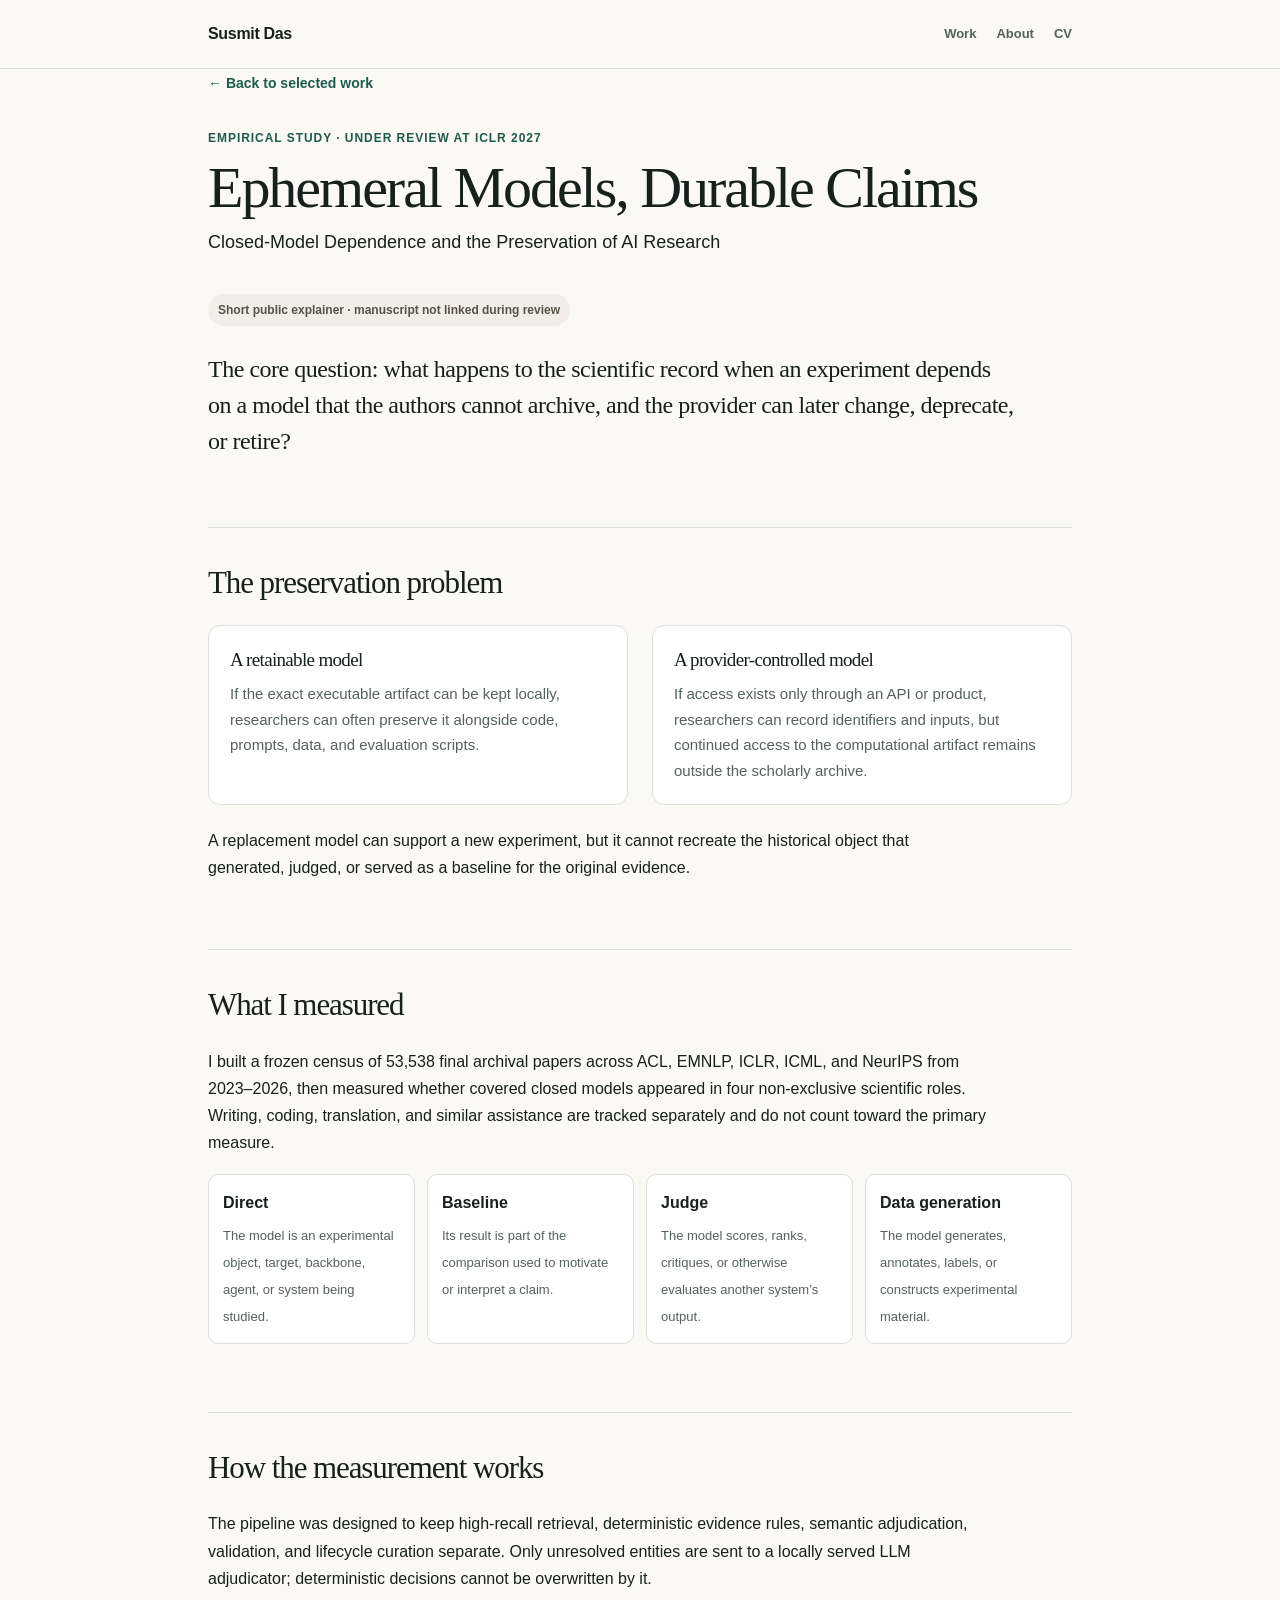
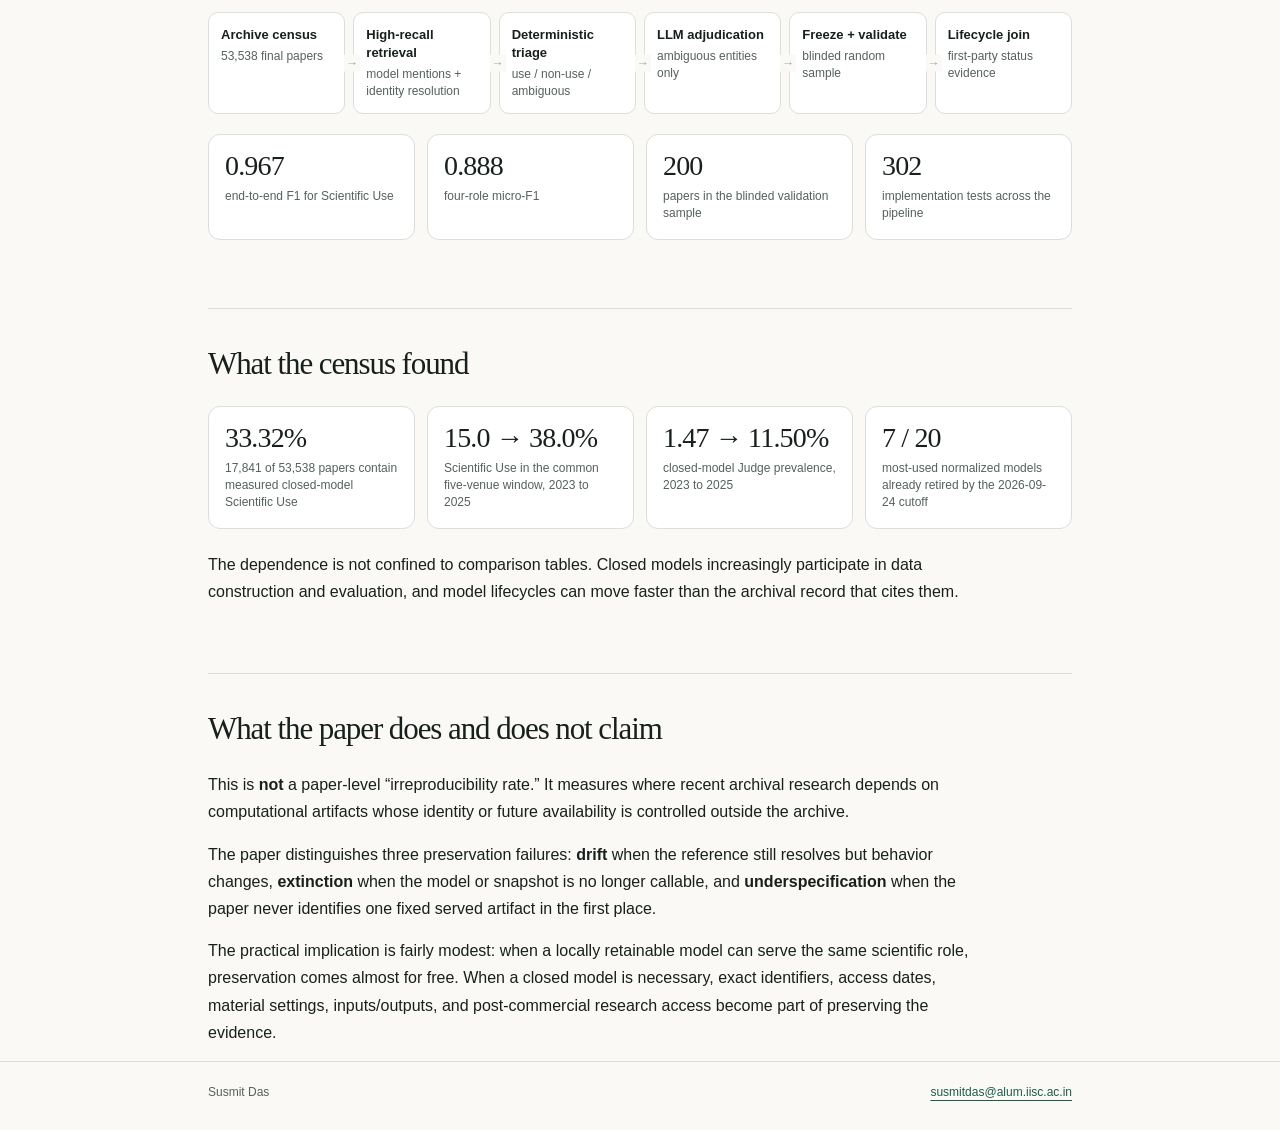
==== ephemeral-models.html @ e3ed6325 "Initial Push" ====
<!doctype html>
<html lang="en">
<head>
  <meta charset="utf-8">
  <meta name="viewport" content="width=device-width, initial-scale=1">
  <meta name="theme-color" content="#faf9f6">
  <meta name="description" content="A short explanation of Ephemeral Models, Durable Claims, an empirical study of closed-model dependence and preservation in AI research.">
  <meta property="og:type" content="article">
  <meta property="og:title" content="Ephemeral Models, Durable Claims — Susmit Das">
  <meta property="og:description" content="How much of the AI research record depends on computational artifacts that researchers cannot preserve?">
  <title>Ephemeral Models, Durable Claims — Susmit Das</title>
  <link rel="icon" type="image/svg+xml" href="favicon.svg">
  <link rel="stylesheet" href="styles.css">
</head>
<body>
<header class="site-head">
  <div class="shell head-inner">
    <a class="brand" href="index.html">Susmit Das</a>
    <nav aria-label="Main navigation"><a href="index.html#work">Work</a><a href="index.html#about">About</a><a href="cv.pdf">CV</a></nav>
  </div>
</header>
<main class="shell">
  <a class="back" href="index.html#work">← Back to selected work</a>
  <div class="project-hero" style="margin-top:32px">
    <div class="kicker">Empirical study · under review at ICLR 2027</div>
    <h1>Ephemeral Models, Durable Claims</h1>
    <p class="sub" style="font-size:18px;margin-top:8px">Closed-Model Dependence and the Preservation of AI Research</p>
    <span class="project-status">Short public explainer · manuscript not linked during review</span>
    <p class="one-line">The core question: what happens to the scientific record when an experiment depends on a model that the authors cannot archive, and the provider can later change, deprecate, or retire?</p>
  </div>

  <section aria-labelledby="problem-heading">
    <h2 id="problem-heading">The preservation problem</h2>
    <div class="split">
      <div class="callout"><h3>A retainable model</h3><p>If the exact executable artifact can be kept locally, researchers can often preserve it alongside code, prompts, data, and evaluation scripts.</p></div>
      <div class="callout"><h3>A provider-controlled model</h3><p>If access exists only through an API or product, researchers can record identifiers and inputs, but continued access to the computational artifact remains outside the scholarly archive.</p></div>
    </div>
    <div class="prose" style="margin-top:22px"><p>A replacement model can support a new experiment, but it cannot recreate the historical object that generated, judged, or served as a baseline for the original evidence.</p></div>
  </section>

  <section aria-labelledby="measure-heading">
    <h2 id="measure-heading">What I measured</h2>
    <div class="prose"><p>I built a frozen census of 53,538 final archival papers across ACL, EMNLP, ICLR, ICML, and NeurIPS from 2023–2026, then measured whether covered closed models appeared in four non-exclusive scientific roles. Writing, coding, translation, and similar assistance are tracked separately and do not count toward the primary measure.</p></div>
    <div class="roles">
      <div class="role"><strong>Direct</strong><span>The model is an experimental object, target, backbone, agent, or system being studied.</span></div>
      <div class="role"><strong>Baseline</strong><span>Its result is part of the comparison used to motivate or interpret a claim.</span></div>
      <div class="role"><strong>Judge</strong><span>The model scores, ranks, critiques, or otherwise evaluates another system’s output.</span></div>
      <div class="role"><strong>Data generation</strong><span>The model generates, annotates, labels, or constructs experimental material.</span></div>
    </div>
  </section>

  <section aria-labelledby="pipeline-heading">
    <h2 id="pipeline-heading">How the measurement works</h2>
    <div class="prose"><p>The pipeline was designed to keep high-recall retrieval, deterministic evidence rules, semantic adjudication, validation, and lifecycle curation separate. Only unresolved entities are sent to a locally served LLM adjudicator; deterministic decisions cannot be overwritten by it.</p></div>
    <div class="flow" aria-label="Measurement pipeline">
      <div class="flow-step"><strong>Archive census</strong>53,538 final papers</div>
      <div class="flow-step"><strong>High-recall retrieval</strong>model mentions + identity resolution</div>
      <div class="flow-step"><strong>Deterministic triage</strong>use / non-use / ambiguous</div>
      <div class="flow-step"><strong>LLM adjudication</strong>ambiguous entities only</div>
      <div class="flow-step"><strong>Freeze + validate</strong>blinded random sample</div>
      <div class="flow-step"><strong>Lifecycle join</strong>first-party status evidence</div>
    </div>
    <div class="stat-grid">
      <div class="stat"><strong>0.967</strong><span>end-to-end F1 for Scientific Use</span></div>
      <div class="stat"><strong>0.888</strong><span>four-role micro-F1</span></div>
      <div class="stat"><strong>200</strong><span>papers in the blinded validation sample</span></div>
      <div class="stat"><strong>302</strong><span>implementation tests across the pipeline</span></div>
    </div>
  </section>

  <section aria-labelledby="findings-heading">
    <h2 id="findings-heading">What the census found</h2>
    <div class="stat-grid">
      <div class="stat"><strong>33.32%</strong><span>17,841 of 53,538 papers contain measured closed-model Scientific Use</span></div>
      <div class="stat"><strong>15.0 → 38.0%</strong><span>Scientific Use in the common five-venue window, 2023 to 2025</span></div>
      <div class="stat"><strong>1.47 → 11.50%</strong><span>closed-model Judge prevalence, 2023 to 2025</span></div>
      <div class="stat"><strong>7 / 20</strong><span>most-used normalized models already retired by the 2026-09-24 cutoff</span></div>
    </div>
    <div class="prose" style="margin-top:22px"><p>The dependence is not confined to comparison tables. Closed models increasingly participate in data construction and evaluation, and model lifecycles can move faster than the archival record that cites them.</p></div>
  </section>

  <section aria-labelledby="claim-heading">
    <h2 id="claim-heading">What the paper does and does not claim</h2>
    <div class="prose">
      <p>This is <strong>not</strong> a paper-level “irreproducibility rate.” It measures where recent archival research depends on computational artifacts whose identity or future availability is controlled outside the archive.</p>
      <p>The paper distinguishes three preservation failures: <strong>drift</strong> when the reference still resolves but behavior changes, <strong>extinction</strong> when the model or snapshot is no longer callable, and <strong>underspecification</strong> when the paper never identifies one fixed served artifact in the first place.</p>
      <p>The practical implication is fairly modest: when a locally retainable model can serve the same scientific role, preservation comes almost for free. When a closed model is necessary, exact identifiers, access dates, material settings, inputs/outputs, and post-commercial research access become part of preserving the evidence.</p>
    </div>
  </section>
</main>
<footer class="site-foot"><div class="shell foot-inner"><span>Susmit Das</span><span><a href="mailto:susmitdas@alum.iisc.ac.in">susmitdas@alum.iisc.ac.in</a></span></div></footer>
</body>
</html>
---- styles.css ----
:root{
  --bg:#faf9f6;
  --paper:#ffffff;
  --ink:#18201d;
  --muted:#56615b;
  --accent:#1f5b4d;
  --accent-soft:#eaf2ee;
  --rule:#d9dfdb;
  --warm:#f2eee7;
  --max:920px;
}
*{box-sizing:border-box}
html{scroll-behavior:smooth}
body{margin:0;background:var(--bg);color:var(--ink);font:16px/1.7 -apple-system,BlinkMacSystemFont,"Segoe UI",Helvetica,Arial,sans-serif;-webkit-font-smoothing:antialiased}
a{color:var(--accent);text-decoration-thickness:1px;text-underline-offset:4px}
a:hover{text-decoration-thickness:2px}
a:focus-visible{outline:2px solid var(--accent);outline-offset:4px;border-radius:2px}
.shell{max-width:var(--max);margin:0 auto;padding:0 28px}
.site-head{border-bottom:1px solid var(--rule);background:rgba(250,249,246,.96);position:sticky;top:0;z-index:5;backdrop-filter:blur(10px)}
.head-inner{min-height:68px;display:flex;align-items:center;justify-content:space-between;gap:20px}
.brand{font-weight:760;letter-spacing:-.02em;text-decoration:none;color:var(--ink)}
nav{display:flex;gap:20px;flex-wrap:wrap}
nav a{font-size:13px;font-weight:650;color:var(--muted);text-decoration:none}
nav a:hover{color:var(--accent)}
main{padding:74px 0 92px}
.hero{max-width:790px}
h1,h2,h3{font-family:Georgia,"Times New Roman",serif;font-weight:500;margin:0;letter-spacing:-.035em}
h1{font-size:clamp(42px,7vw,66px);line-height:1.08}
h2{font-size:31px;line-height:1.2;margin-bottom:24px}
h3{font-size:21px;line-height:1.35}
.hero .lede{font-size:19px;line-height:1.68;margin:20px 0 0;max-width:760px}
.hero .sub{color:var(--muted);font-size:16px;margin:13px 0 0;max-width:760px}
.links{display:flex;flex-wrap:wrap;gap:8px 22px;margin-top:24px;font-size:14px;font-weight:650}
.links a{text-decoration:none;border-bottom:1px solid #a9bab2}
section{margin-top:68px;padding-top:36px;border-top:1px solid var(--rule);scroll-margin-top:90px}
.work-grid{display:grid;grid-template-columns:1fr 1fr;gap:18px}
.card{background:var(--paper);border:1px solid var(--rule);border-radius:14px;padding:24px;min-height:100%}
.card.feature{grid-column:1/-1;padding:28px}
.kicker{font-size:12px;letter-spacing:.08em;text-transform:uppercase;color:var(--accent);font-weight:800;margin-bottom:8px}
.meta{font-size:13px;color:var(--muted);font-weight:650;margin-top:5px}
.card p{color:var(--muted);margin:10px 0 0}
.card .links{margin-top:15px}
.questions{display:grid;grid-template-columns:1fr 1fr;gap:30px}
.questions p{color:var(--muted);margin-top:8px}
.about{max-width:800px}
.about p{margin:0 0 14px}
.note{background:var(--accent-soft);border:1px solid #cfe0d7;border-radius:12px;padding:17px 19px;color:#2e4940}
.site-foot{border-top:1px solid var(--rule);padding:20px 0 28px;color:var(--muted);font-size:12px}
.foot-inner{display:flex;justify-content:space-between;gap:15px;flex-wrap:wrap}
/* project page */
.project-hero{max-width:820px}
.project-hero h1{font-size:clamp(38px,6vw,58px)}
.project-status{display:inline-block;margin:18px 0 0;padding:6px 10px;border-radius:999px;background:var(--warm);font-size:12px;font-weight:750;color:#5b5146}
.one-line{font:500 24px/1.5 Georgia,"Times New Roman",serif;letter-spacing:-.02em;margin:25px 0 0;max-width:810px}
.prose{max-width:780px}
.prose p{margin:0 0 15px}
.prose ul{margin:10px 0 0;padding-left:22px}
.prose li{margin:6px 0}
.split{display:grid;grid-template-columns:1fr 1fr;gap:24px}
.callout{background:var(--paper);border:1px solid var(--rule);border-radius:12px;padding:21px}
.callout h3{font-size:19px}
.callout p{font-size:15px;color:var(--muted);margin:8px 0 0}
.figure{margin:28px 0 0;background:#fff;border:1px solid var(--rule);border-radius:14px;padding:14px}
.figure img{display:block;width:100%;height:auto;border-radius:8px}
.figure figcaption{font-size:13px;color:var(--muted);margin:10px 4px 2px}
.roles{display:grid;grid-template-columns:repeat(4,1fr);gap:12px;margin-top:18px}
.role{background:var(--paper);border:1px solid var(--rule);border-radius:10px;padding:14px}
.role strong{display:block;margin-bottom:4px}
.role span{font-size:13px;color:var(--muted)}
.back{font-size:14px;font-weight:700;text-decoration:none}
@media(max-width:720px){
  .shell{padding:0 20px}.site-head{position:static}.head-inner{display:block;padding-top:14px;padding-bottom:12px}nav{margin-top:7px;gap:9px 17px}
  main{padding-top:48px}.hero .lede{font-size:17px}section{margin-top:48px;padding-top:28px}.work-grid,.questions,.split{grid-template-columns:1fr}.card.feature{grid-column:auto}.roles{grid-template-columns:1fr 1fr}.one-line{font-size:21px}
}
@media(max-width:430px){.roles{grid-template-columns:1fr}}
@media(prefers-reduced-motion:reduce){html{scroll-behavior:auto}}
@media print{.site-head,.site-foot{display:none}body{background:#fff}main{padding:0}.card,.callout,.figure{break-inside:avoid}}

/* richer project explainers */
.stat-grid{display:grid;grid-template-columns:repeat(4,1fr);gap:12px;margin-top:20px}
.stat{background:var(--paper);border:1px solid var(--rule);border-radius:12px;padding:16px}
.stat strong{display:block;font:500 28px/1.1 Georgia,"Times New Roman",serif;letter-spacing:-.03em;color:var(--ink)}
.stat span{display:block;margin-top:6px;font-size:12px;line-height:1.45;color:var(--muted)}
.flow{display:grid;grid-template-columns:repeat(6,1fr);gap:8px;margin-top:20px;align-items:stretch}
.flow-step{position:relative;background:var(--paper);border:1px solid var(--rule);border-radius:10px;padding:13px 12px;font-size:12px;line-height:1.4;color:var(--muted)}
.flow-step strong{display:block;color:var(--ink);font-size:13px;margin-bottom:4px}
.flow-step:not(:last-child)::after{content:"→";position:absolute;right:-8px;top:50%;transform:translate(50%,-50%);color:#9aa59f;background:var(--bg);padding:0 2px;z-index:2}
.primitive-grid{display:grid;grid-template-columns:repeat(3,1fr);gap:12px;margin-top:18px}
.primitive{background:var(--paper);border:1px solid var(--rule);border-radius:10px;padding:15px}
.primitive code{font-size:13px;background:var(--accent-soft);padding:3px 6px;border-radius:5px;color:var(--accent)}
.primitive p{font-size:13px;color:var(--muted);margin:8px 0 0}
.result-line{margin-top:22px;padding:18px 20px;background:var(--accent-soft);border:1px solid #cfe0d7;border-radius:12px}
.result-line strong{color:#214a3e}
.smallcaps{font-size:12px;letter-spacing:.07em;text-transform:uppercase;font-weight:800;color:var(--accent)}
@media(max-width:820px){.stat-grid{grid-template-columns:1fr 1fr}.flow{grid-template-columns:1fr 1fr 1fr}.flow-step:nth-child(3)::after{display:none}}
@media(max-width:560px){.stat-grid,.primitive-grid{grid-template-columns:1fr}.flow{grid-template-columns:1fr}.flow-step::after{display:none}}
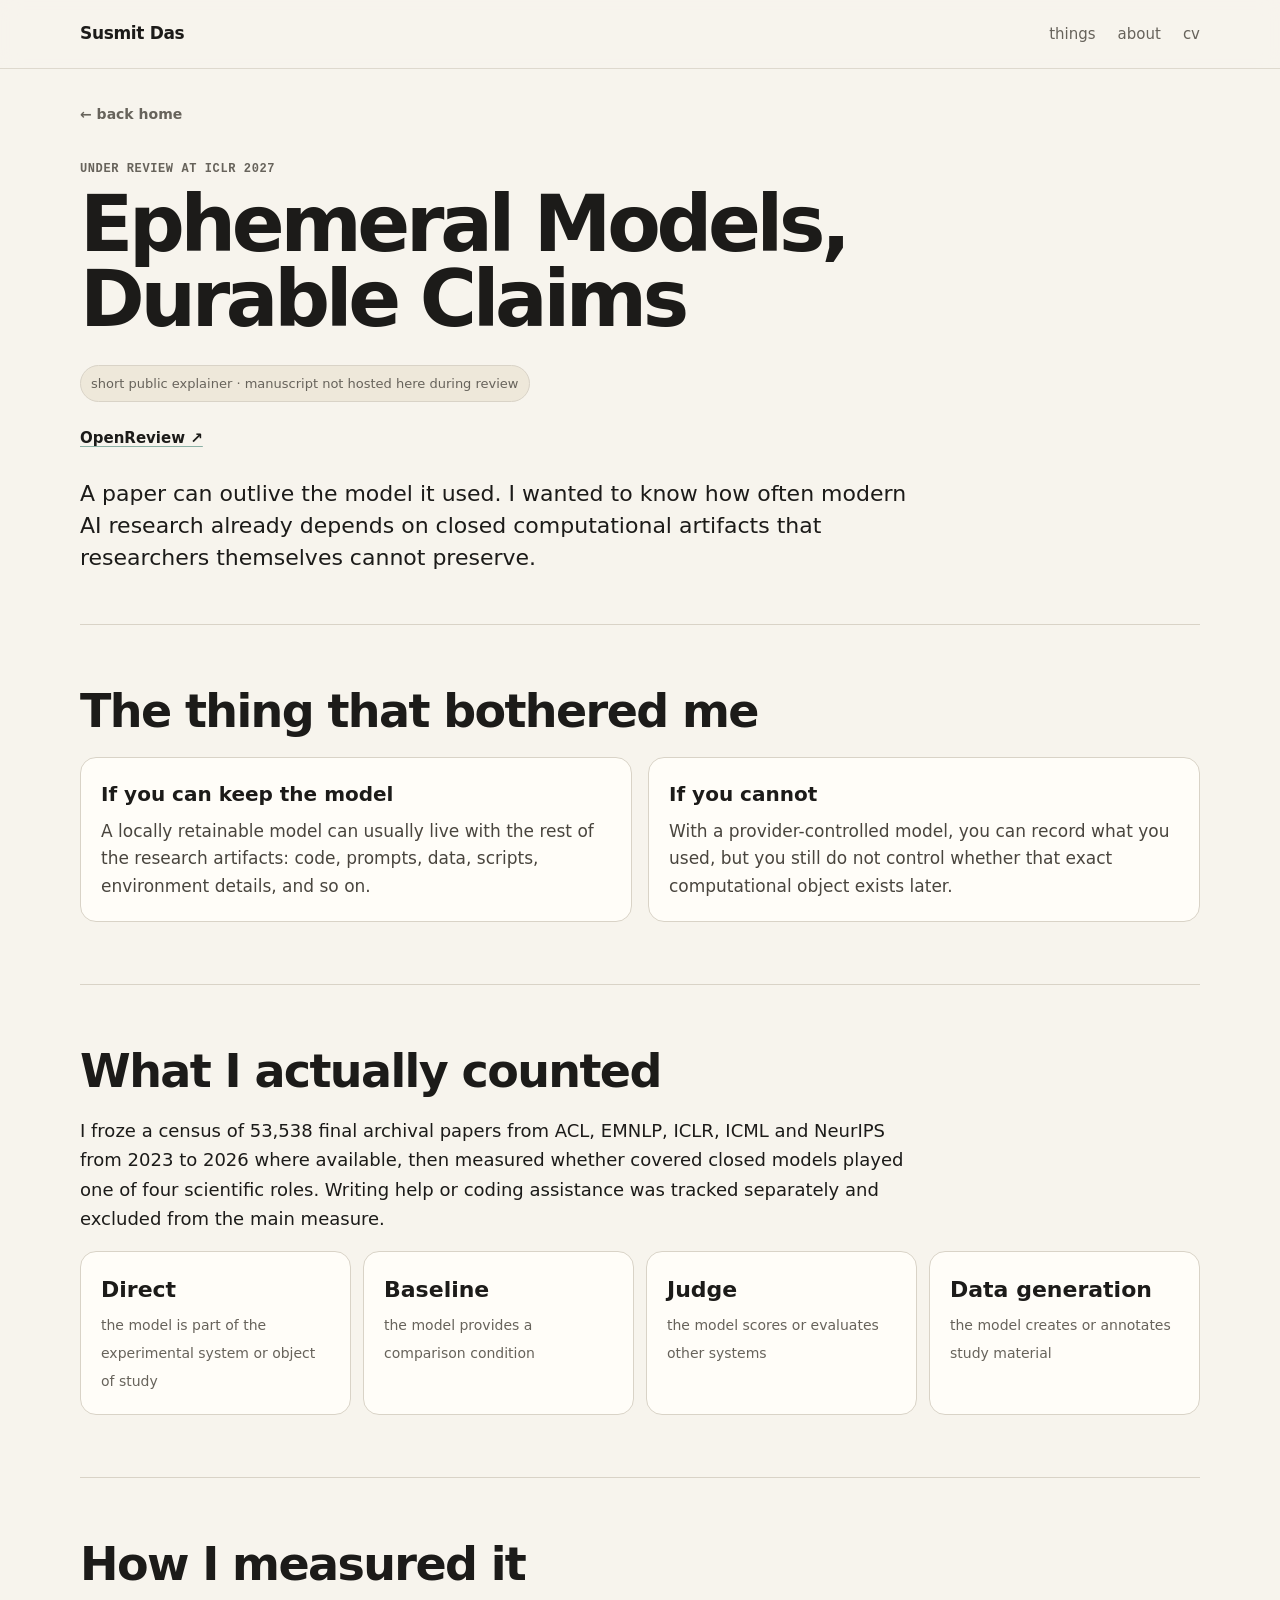
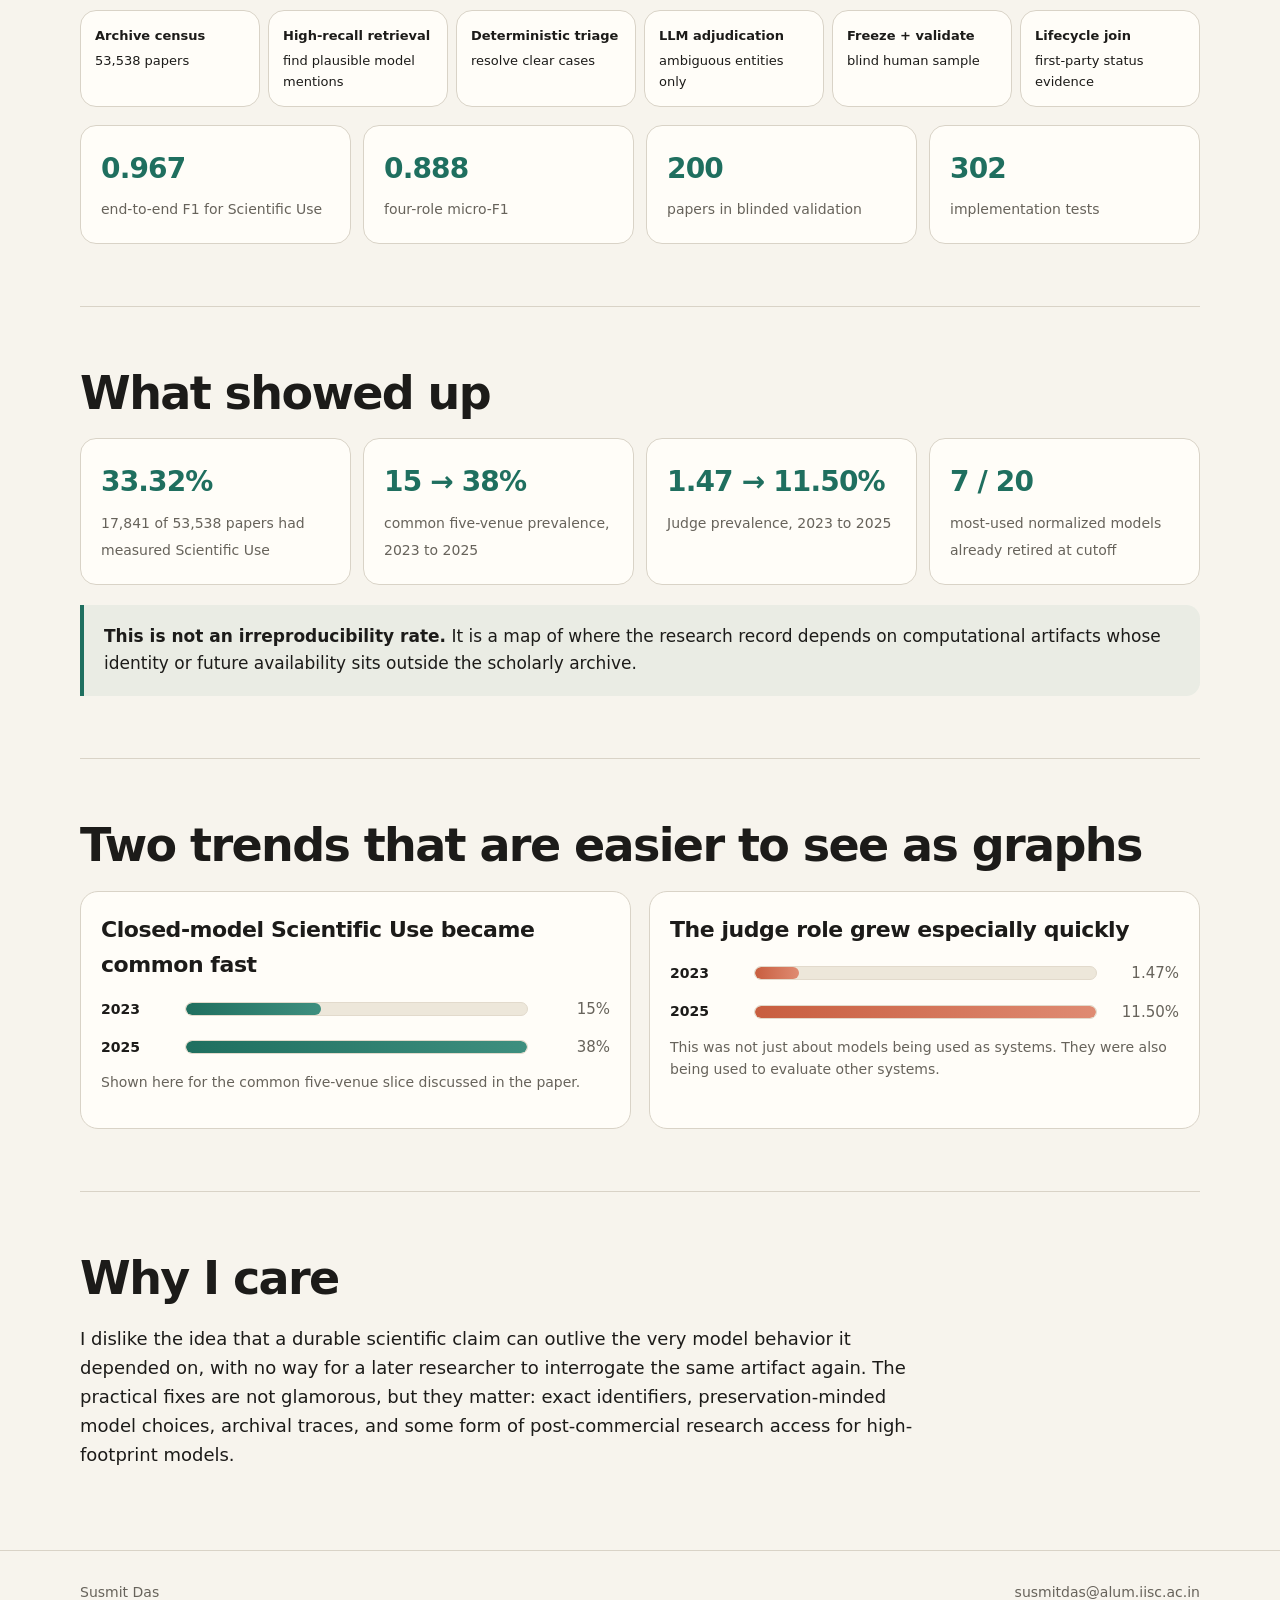
==== commit b1bdd606: "Updated website" ====
--- a/ephemeral-models.html
+++ b/ephemeral-models.html
@@ -1,93 +1,10 @@
-<!doctype html>
-<html lang="en">
-<head>
-  <meta charset="utf-8">
-  <meta name="viewport" content="width=device-width, initial-scale=1">
-  <meta name="theme-color" content="#faf9f6">
-  <meta name="description" content="A short explanation of Ephemeral Models, Durable Claims, an empirical study of closed-model dependence and preservation in AI research.">
-  <meta property="og:type" content="article">
-  <meta property="og:title" content="Ephemeral Models, Durable Claims — Susmit Das">
-  <meta property="og:description" content="How much of the AI research record depends on computational artifacts that researchers cannot preserve?">
-  <title>Ephemeral Models, Durable Claims — Susmit Das</title>
-  <link rel="icon" type="image/svg+xml" href="favicon.svg">
-  <link rel="stylesheet" href="styles.css">
-</head>
-<body>
-<header class="site-head">
-  <div class="shell head-inner">
-    <a class="brand" href="index.html">Susmit Das</a>
-    <nav aria-label="Main navigation"><a href="index.html#work">Work</a><a href="index.html#about">About</a><a href="cv.pdf">CV</a></nav>
-  </div>
-</header>
-<main class="shell">
-  <a class="back" href="index.html#work">← Back to selected work</a>
-  <div class="project-hero" style="margin-top:32px">
-    <div class="kicker">Empirical study · under review at ICLR 2027</div>
-    <h1>Ephemeral Models, Durable Claims</h1>
-    <p class="sub" style="font-size:18px;margin-top:8px">Closed-Model Dependence and the Preservation of AI Research</p>
-    <span class="project-status">Short public explainer · manuscript not linked during review</span>
-    <p class="one-line">The core question: what happens to the scientific record when an experiment depends on a model that the authors cannot archive, and the provider can later change, deprecate, or retire?</p>
-  </div>
-
-  <section aria-labelledby="problem-heading">
-    <h2 id="problem-heading">The preservation problem</h2>
-    <div class="split">
-      <div class="callout"><h3>A retainable model</h3><p>If the exact executable artifact can be kept locally, researchers can often preserve it alongside code, prompts, data, and evaluation scripts.</p></div>
-      <div class="callout"><h3>A provider-controlled model</h3><p>If access exists only through an API or product, researchers can record identifiers and inputs, but continued access to the computational artifact remains outside the scholarly archive.</p></div>
-    </div>
-    <div class="prose" style="margin-top:22px"><p>A replacement model can support a new experiment, but it cannot recreate the historical object that generated, judged, or served as a baseline for the original evidence.</p></div>
-  </section>
-
-  <section aria-labelledby="measure-heading">
-    <h2 id="measure-heading">What I measured</h2>
-    <div class="prose"><p>I built a frozen census of 53,538 final archival papers across ACL, EMNLP, ICLR, ICML, and NeurIPS from 2023–2026, then measured whether covered closed models appeared in four non-exclusive scientific roles. Writing, coding, translation, and similar assistance are tracked separately and do not count toward the primary measure.</p></div>
-    <div class="roles">
-      <div class="role"><strong>Direct</strong><span>The model is an experimental object, target, backbone, agent, or system being studied.</span></div>
-      <div class="role"><strong>Baseline</strong><span>Its result is part of the comparison used to motivate or interpret a claim.</span></div>
-      <div class="role"><strong>Judge</strong><span>The model scores, ranks, critiques, or otherwise evaluates another system’s output.</span></div>
-      <div class="role"><strong>Data generation</strong><span>The model generates, annotates, labels, or constructs experimental material.</span></div>
-    </div>
-  </section>
-
-  <section aria-labelledby="pipeline-heading">
-    <h2 id="pipeline-heading">How the measurement works</h2>
-    <div class="prose"><p>The pipeline was designed to keep high-recall retrieval, deterministic evidence rules, semantic adjudication, validation, and lifecycle curation separate. Only unresolved entities are sent to a locally served LLM adjudicator; deterministic decisions cannot be overwritten by it.</p></div>
-    <div class="flow" aria-label="Measurement pipeline">
-      <div class="flow-step"><strong>Archive census</strong>53,538 final papers</div>
-      <div class="flow-step"><strong>High-recall retrieval</strong>model mentions + identity resolution</div>
-      <div class="flow-step"><strong>Deterministic triage</strong>use / non-use / ambiguous</div>
-      <div class="flow-step"><strong>LLM adjudication</strong>ambiguous entities only</div>
-      <div class="flow-step"><strong>Freeze + validate</strong>blinded random sample</div>
-      <div class="flow-step"><strong>Lifecycle join</strong>first-party status evidence</div>
-    </div>
-    <div class="stat-grid">
-      <div class="stat"><strong>0.967</strong><span>end-to-end F1 for Scientific Use</span></div>
-      <div class="stat"><strong>0.888</strong><span>four-role micro-F1</span></div>
-      <div class="stat"><strong>200</strong><span>papers in the blinded validation sample</span></div>
-      <div class="stat"><strong>302</strong><span>implementation tests across the pipeline</span></div>
-    </div>
-  </section>
-
-  <section aria-labelledby="findings-heading">
-    <h2 id="findings-heading">What the census found</h2>
-    <div class="stat-grid">
-      <div class="stat"><strong>33.32%</strong><span>17,841 of 53,538 papers contain measured closed-model Scientific Use</span></div>
-      <div class="stat"><strong>15.0 → 38.0%</strong><span>Scientific Use in the common five-venue window, 2023 to 2025</span></div>
-      <div class="stat"><strong>1.47 → 11.50%</strong><span>closed-model Judge prevalence, 2023 to 2025</span></div>
-      <div class="stat"><strong>7 / 20</strong><span>most-used normalized models already retired by the 2026-09-24 cutoff</span></div>
-    </div>
-    <div class="prose" style="margin-top:22px"><p>The dependence is not confined to comparison tables. Closed models increasingly participate in data construction and evaluation, and model lifecycles can move faster than the archival record that cites them.</p></div>
-  </section>
-
-  <section aria-labelledby="claim-heading">
-    <h2 id="claim-heading">What the paper does and does not claim</h2>
-    <div class="prose">
-      <p>This is <strong>not</strong> a paper-level “irreproducibility rate.” It measures where recent archival research depends on computational artifacts whose identity or future availability is controlled outside the archive.</p>
-      <p>The paper distinguishes three preservation failures: <strong>drift</strong> when the reference still resolves but behavior changes, <strong>extinction</strong> when the model or snapshot is no longer callable, and <strong>underspecification</strong> when the paper never identifies one fixed served artifact in the first place.</p>
-      <p>The practical implication is fairly modest: when a locally retainable model can serve the same scientific role, preservation comes almost for free. When a closed model is necessary, exact identifiers, access dates, material settings, inputs/outputs, and post-commercial research access become part of preserving the evidence.</p>
-    </div>
-  </section>
-</main>
-<footer class="site-foot"><div class="shell foot-inner"><span>Susmit Das</span><span><a href="mailto:susmitdas@alum.iisc.ac.in">susmitdas@alum.iisc.ac.in</a></span></div></footer>
-</body>
-</html>
+<!doctype html><html lang="en"><head><meta charset="utf-8"><meta name="viewport" content="width=device-width,initial-scale=1"><meta name="theme-color" content="#f7f4ed"><meta name="description" content="A short explanation of Ephemeral Models, Durable Claims, my study of closed-model dependence in archival AI research."><title>Ephemeral Models, Durable Claims | Susmit Das</title><link rel="icon" href="favicon.svg"><link rel="stylesheet" href="styles.css"></head><body>
+<header class="site-head"><div class="shell head-inner"><a class="brand" href="index.html">Susmit Das</a><nav><a href="index.html#stuff">things</a><a href="index.html#story">about</a><a href="cv.pdf">cv</a></nav></div></header>
+<main class="shell"><a class="back" href="index.html#stuff">← back home</a><div class="project-hero"><div class="kicker">Under review at ICLR 2027</div><h1>Ephemeral Models,<br>Durable Claims</h1><span class="project-status">short public explainer · manuscript not hosted here during review</span><div class="links"><a href="https://openreview.net/forum?id=b4dstEWp9v">OpenReview ↗</a></div><p class="one-line">A paper can outlive the model it used. I wanted to know how often modern AI research already depends on closed computational artifacts that researchers themselves cannot preserve.</p></div>
+<section><h2>The thing that bothered me</h2><div class="split"><div class="callout"><h3>If you can keep the model</h3><p>A locally retainable model can usually live with the rest of the research artifacts: code, prompts, data, scripts, environment details, and so on.</p></div><div class="callout"><h3>If you cannot</h3><p>With a provider-controlled model, you can record what you used, but you still do not control whether that exact computational object exists later.</p></div></div></section>
+<section><h2>What I actually counted</h2><div class="prose"><p>I froze a census of 53,538 final archival papers from ACL, EMNLP, ICLR, ICML and NeurIPS from 2023 to 2026 where available, then measured whether covered closed models played one of four scientific roles. Writing help or coding assistance was tracked separately and excluded from the main measure.</p></div><div class="role-grid"><div class="role"><strong>Direct</strong><span>the model is part of the experimental system or object of study</span></div><div class="role"><strong>Baseline</strong><span>the model provides a comparison condition</span></div><div class="role"><strong>Judge</strong><span>the model scores or evaluates other systems</span></div><div class="role"><strong>Data generation</strong><span>the model creates or annotates study material</span></div></div></section>
+<section><h2>How I measured it</h2><div class="flow"><div class="flow-step"><strong>Archive census</strong>53,538 papers</div><div class="flow-step"><strong>High-recall retrieval</strong>find plausible model mentions</div><div class="flow-step"><strong>Deterministic triage</strong>resolve clear cases</div><div class="flow-step"><strong>LLM adjudication</strong>ambiguous entities only</div><div class="flow-step"><strong>Freeze + validate</strong>blind human sample</div><div class="flow-step"><strong>Lifecycle join</strong>first-party status evidence</div></div><div class="stat-grid" style="margin-top:18px"><div class="stat"><strong>0.967</strong><span>end-to-end F1 for Scientific Use</span></div><div class="stat"><strong>0.888</strong><span>four-role micro-F1</span></div><div class="stat"><strong>200</strong><span>papers in blinded validation</span></div><div class="stat"><strong>302</strong><span>implementation tests</span></div></div></section>
+<section><h2>What showed up</h2><div class="stat-grid"><div class="stat"><strong>33.32%</strong><span>17,841 of 53,538 papers had measured Scientific Use</span></div><div class="stat"><strong>15 → 38%</strong><span>common five-venue prevalence, 2023 to 2025</span></div><div class="stat"><strong>1.47 → 11.50%</strong><span>Judge prevalence, 2023 to 2025</span></div><div class="stat"><strong>7 / 20</strong><span>most-used normalized models already retired at cutoff</span></div></div><div class="result-line"><strong>This is not an irreproducibility rate.</strong> It is a map of where the research record depends on computational artifacts whose identity or future availability sits outside the scholarly archive.</div></section>
+<section><h2>Two trends that are easier to see as graphs</h2><div class="bar-panel"><div class="bar-card"><h3>Closed-model Scientific Use became common fast</h3><div class="bar-list"><div class="bar-row"><strong>2023</strong><div class="bar-track"><div class="bar-fill" style="width:39.5%"></div></div><span>15%</span></div><div class="bar-row"><strong>2025</strong><div class="bar-track"><div class="bar-fill" style="width:100%"></div></div><span>38%</span></div></div><p class="tiny" style="margin-top:12px">Shown here for the common five-venue slice discussed in the paper.</p></div><div class="bar-card"><h3>The judge role grew especially quickly</h3><div class="bar-list"><div class="bar-row"><strong>2023</strong><div class="bar-track"><div class="bar-fill orange" style="width:12.8%"></div></div><span>1.47%</span></div><div class="bar-row"><strong>2025</strong><div class="bar-track"><div class="bar-fill orange" style="width:100%"></div></div><span>11.50%</span></div></div><p class="tiny" style="margin-top:12px">This was not just about models being used as systems. They were also being used to evaluate other systems.</p></div></div></section>
+<section><h2>Why I care</h2><div class="prose"><p>I dislike the idea that a durable scientific claim can outlive the very model behavior it depended on, with no way for a later researcher to interrogate the same artifact again. The practical fixes are not glamorous, but they matter: exact identifiers, preservation-minded model choices, archival traces, and some form of post-commercial research access for high-footprint models.</p></div></section>
+</main><footer class="site-foot"><div class="shell foot-inner"><span>Susmit Das</span><span><a href="mailto:susmitdas@alum.iisc.ac.in">susmitdas@alum.iisc.ac.in</a></span></div></footer></body></html>
--- a/styles.css
+++ b/styles.css
@@ -1,96 +1,62 @@
 :root{
-  --bg:#faf9f6;
-  --paper:#ffffff;
-  --ink:#18201d;
-  --muted:#56615b;
-  --accent:#1f5b4d;
-  --accent-soft:#eaf2ee;
-  --rule:#d9dfdb;
-  --warm:#f2eee7;
-  --max:920px;
+  --bg:#f7f4ed; --paper:#fffdf8; --ink:#1c1b19; --muted:#67635b; --line:#d9d3c7;
+  --accent:#1f6f5f; --accent2:#c85e3f; --blue:#315d93; --yellow:#d8a72f;
+  --shadow:0 10px 32px rgba(30,25,18,.07); --radius:20px;
 }
-*{box-sizing:border-box}
-html{scroll-behavior:smooth}
-body{margin:0;background:var(--bg);color:var(--ink);font:16px/1.7 -apple-system,BlinkMacSystemFont,"Segoe UI",Helvetica,Arial,sans-serif;-webkit-font-smoothing:antialiased}
-a{color:var(--accent);text-decoration-thickness:1px;text-underline-offset:4px}
-a:hover{text-decoration-thickness:2px}
-a:focus-visible{outline:2px solid var(--accent);outline-offset:4px;border-radius:2px}
-.shell{max-width:var(--max);margin:0 auto;padding:0 28px}
-.site-head{border-bottom:1px solid var(--rule);background:rgba(250,249,246,.96);position:sticky;top:0;z-index:5;backdrop-filter:blur(10px)}
+*{box-sizing:border-box} html{scroll-behavior:smooth}
+body{margin:0;background:var(--bg);color:var(--ink);font-family:Inter,ui-sans-serif,system-ui,-apple-system,BlinkMacSystemFont,"Segoe UI",sans-serif;line-height:1.62;font-size:17px}
+a{color:inherit;text-decoration-color:rgba(31,111,95,.5);text-underline-offset:3px} a:hover{color:var(--accent)}
+.shell{width:min(1120px,calc(100% - 40px));margin:0 auto}
+.site-head{position:sticky;top:0;z-index:20;background:rgba(247,244,237,.92);backdrop-filter:blur(10px);border-bottom:1px solid rgba(217,211,199,.8)}
 .head-inner{min-height:68px;display:flex;align-items:center;justify-content:space-between;gap:20px}
-.brand{font-weight:760;letter-spacing:-.02em;text-decoration:none;color:var(--ink)}
-nav{display:flex;gap:20px;flex-wrap:wrap}
-nav a{font-size:13px;font-weight:650;color:var(--muted);text-decoration:none}
-nav a:hover{color:var(--accent)}
-main{padding:74px 0 92px}
-.hero{max-width:790px}
-h1,h2,h3{font-family:Georgia,"Times New Roman",serif;font-weight:500;margin:0;letter-spacing:-.035em}
-h1{font-size:clamp(42px,7vw,66px);line-height:1.08}
-h2{font-size:31px;line-height:1.2;margin-bottom:24px}
-h3{font-size:21px;line-height:1.35}
-.hero .lede{font-size:19px;line-height:1.68;margin:20px 0 0;max-width:760px}
-.hero .sub{color:var(--muted);font-size:16px;margin:13px 0 0;max-width:760px}
-.links{display:flex;flex-wrap:wrap;gap:8px 22px;margin-top:24px;font-size:14px;font-weight:650}
-.links a{text-decoration:none;border-bottom:1px solid #a9bab2}
-section{margin-top:68px;padding-top:36px;border-top:1px solid var(--rule);scroll-margin-top:90px}
-.work-grid{display:grid;grid-template-columns:1fr 1fr;gap:18px}
-.card{background:var(--paper);border:1px solid var(--rule);border-radius:14px;padding:24px;min-height:100%}
-.card.feature{grid-column:1/-1;padding:28px}
-.kicker{font-size:12px;letter-spacing:.08em;text-transform:uppercase;color:var(--accent);font-weight:800;margin-bottom:8px}
-.meta{font-size:13px;color:var(--muted);font-weight:650;margin-top:5px}
-.card p{color:var(--muted);margin:10px 0 0}
-.card .links{margin-top:15px}
-.questions{display:grid;grid-template-columns:1fr 1fr;gap:30px}
-.questions p{color:var(--muted);margin-top:8px}
-.about{max-width:800px}
-.about p{margin:0 0 14px}
-.note{background:var(--accent-soft);border:1px solid #cfe0d7;border-radius:12px;padding:17px 19px;color:#2e4940}
-.site-foot{border-top:1px solid var(--rule);padding:20px 0 28px;color:var(--muted);font-size:12px}
-.foot-inner{display:flex;justify-content:space-between;gap:15px;flex-wrap:wrap}
-/* project page */
-.project-hero{max-width:820px}
-.project-hero h1{font-size:clamp(38px,6vw,58px)}
-.project-status{display:inline-block;margin:18px 0 0;padding:6px 10px;border-radius:999px;background:var(--warm);font-size:12px;font-weight:750;color:#5b5146}
-.one-line{font:500 24px/1.5 Georgia,"Times New Roman",serif;letter-spacing:-.02em;margin:25px 0 0;max-width:810px}
-.prose{max-width:780px}
-.prose p{margin:0 0 15px}
-.prose ul{margin:10px 0 0;padding-left:22px}
-.prose li{margin:6px 0}
-.split{display:grid;grid-template-columns:1fr 1fr;gap:24px}
-.callout{background:var(--paper);border:1px solid var(--rule);border-radius:12px;padding:21px}
-.callout h3{font-size:19px}
-.callout p{font-size:15px;color:var(--muted);margin:8px 0 0}
-.figure{margin:28px 0 0;background:#fff;border:1px solid var(--rule);border-radius:14px;padding:14px}
-.figure img{display:block;width:100%;height:auto;border-radius:8px}
-.figure figcaption{font-size:13px;color:var(--muted);margin:10px 4px 2px}
-.roles{display:grid;grid-template-columns:repeat(4,1fr);gap:12px;margin-top:18px}
-.role{background:var(--paper);border:1px solid var(--rule);border-radius:10px;padding:14px}
-.role strong{display:block;margin-bottom:4px}
-.role span{font-size:13px;color:var(--muted)}
-.back{font-size:14px;font-weight:700;text-decoration:none}
-@media(max-width:720px){
-  .shell{padding:0 20px}.site-head{position:static}.head-inner{display:block;padding-top:14px;padding-bottom:12px}nav{margin-top:7px;gap:9px 17px}
-  main{padding-top:48px}.hero .lede{font-size:17px}section{margin-top:48px;padding-top:28px}.work-grid,.questions,.split{grid-template-columns:1fr}.card.feature{grid-column:auto}.roles{grid-template-columns:1fr 1fr}.one-line{font-size:21px}
-}
-@media(max-width:430px){.roles{grid-template-columns:1fr}}
-@media(prefers-reduced-motion:reduce){html{scroll-behavior:auto}}
-@media print{.site-head,.site-foot{display:none}body{background:#fff}main{padding:0}.card,.callout,.figure{break-inside:avoid}}
+.brand{font-weight:800;text-decoration:none;letter-spacing:-.02em}.site-head nav{display:flex;gap:22px;font-size:15px}.site-head nav a{text-decoration:none;color:var(--muted)}.site-head nav a:hover{color:var(--ink)}
+.hero{padding:78px 0 44px;display:grid;grid-template-columns:1.08fr .92fr;gap:52px;align-items:center}
+.eyebrow{font:700 12px/1.2 ui-monospace,SFMono-Regular,Menlo,monospace;letter-spacing:.08em;text-transform:uppercase;color:var(--accent)}
+h1{font-size:clamp(48px,7vw,88px);line-height:.96;letter-spacing:-.055em;margin:12px 0 24px;max-width:850px}
+.lede{font-size:clamp(21px,2.3vw,30px);line-height:1.35;letter-spacing:-.02em;margin:0 0 20px}.sub{color:var(--muted);font-size:17px;max-width:760px}
+.links{display:flex;flex-wrap:wrap;gap:10px 18px;margin-top:24px}.links a{font-weight:650;font-size:15px}
+.hero-photo{position:relative}.hero-photo img{width:100%;display:block;border-radius:26px;box-shadow:var(--shadow);aspect-ratio:4/3;object-fit:cover}.scribble{position:absolute;right:16px;bottom:14px;background:rgba(255,253,248,.92);border:1px solid var(--line);border-radius:999px;padding:7px 11px;font:600 12px/1.2 ui-monospace,SFMono-Regular,Menlo,monospace;transform:rotate(-2deg)}
+section{padding:62px 0;border-top:1px solid var(--line);scroll-margin-top:88px}
+section > h2{margin-bottom:20px}
+.section-head{display:flex;align-items:flex-end;justify-content:space-between;gap:24px;margin-bottom:30px}.section-head h2,h2{font-size:clamp(30px,4vw,46px);line-height:1.08;letter-spacing:-.035em;margin:0}.section-head p{max-width:520px;color:var(--muted);margin:0}
+.work-grid{display:grid;grid-template-columns:repeat(2,minmax(0,1fr));gap:18px}.card{background:var(--paper);border:1px solid var(--line);border-radius:var(--radius);padding:26px;box-shadow:0 4px 18px rgba(30,25,18,.035)}.card h3{font-size:25px;line-height:1.1;letter-spacing:-.025em;margin:8px 0 12px}.card p{margin:0;color:#393631}.card.feature{grid-column:span 2;display:grid;grid-template-columns:1fr 1.3fr;gap:26px;align-items:start}.card.feature>p{align-self:center}.kicker{font:700 12px/1.3 ui-monospace,SFMono-Regular,Menlo,monospace;color:var(--muted);text-transform:uppercase;letter-spacing:.05em}.tiny{font-size:14px;color:var(--muted)}
+.story-grid{display:grid;grid-template-columns:1fr 1fr;gap:28px;align-items:center}.story-grid.reverse .story-copy{order:2}.story-grid.reverse .photo-stack{order:1}.story-copy h3{font-size:31px;letter-spacing:-.03em;margin:0 0 12px}.story-copy p{font-size:18px}.photo-stack{display:grid;grid-template-columns:1.1fr .9fr;gap:10px}.photo-stack img{width:100%;height:100%;min-height:250px;object-fit:cover;border-radius:18px;border:1px solid var(--line);box-shadow:var(--shadow)}.photo-stack img:nth-child(2){transform:translateY(22px) rotate(1.2deg)}
+.lab-grid{display:grid;grid-template-columns:1.25fr .75fr;gap:12px;margin:26px 0}.lab-grid img{width:100%;height:100%;object-fit:cover;border-radius:18px;border:1px solid var(--line)}.lab-grid .side{display:grid;gap:12px}.caption{color:var(--muted);font-size:13px;margin-top:8px;font-family:ui-monospace,SFMono-Regular,Menlo,monospace}
+.note{background:#efe9db;border:1px solid #d6cbb7;border-radius:18px;padding:19px 21px;margin-top:22px}.note strong{color:var(--accent2)}
+.about{max-width:850px}.about p{font-size:19px}.about p:first-child{font-size:22px;color:#2b2925}
+.site-foot{border-top:1px solid var(--line);padding:30px 0 46px;color:var(--muted);font-size:14px}.foot-inner{display:flex;justify-content:space-between;gap:20px}
+/* project pages */
+.back{display:inline-block;margin-top:34px;font-size:14px;font-weight:700;text-decoration:none;color:var(--muted)}.project-hero{padding:34px 0 28px;max-width:900px}.project-hero h1{font-size:clamp(46px,7vw,78px);margin:10px 0 14px}.project-hero .one-line{font-size:22px;line-height:1.45;max-width:850px;margin-top:28px}.project-status{display:inline-block;margin-top:14px;padding:7px 10px;border-radius:999px;background:#eee8da;border:1px solid var(--line);font-size:13px;color:var(--muted)}
+.split{display:grid;grid-template-columns:1fr 1fr;gap:16px}.callout,.primitive,.role,.stat,.flow-step{background:var(--paper);border:1px solid var(--line);border-radius:16px;padding:20px}.callout h3,.primitive h3{margin:0 0 8px;font-size:20px}.callout p,.primitive p{margin:0;color:#49453e}.prose{max-width:850px}.prose p{font-size:18px}.primitive-grid,.role-grid,.stat-grid{display:grid;grid-template-columns:repeat(4,minmax(0,1fr));gap:12px}.primitive-grid{grid-template-columns:repeat(3,minmax(0,1fr))}.role-grid{grid-template-columns:repeat(4,minmax(0,1fr))}.role strong,.stat strong{display:block;font-size:22px;margin-bottom:4px}.role span,.stat span{font-size:14px;color:var(--muted)}.stat strong{font-size:28px;letter-spacing:-.03em;color:var(--accent)}
+.flow{display:grid;grid-template-columns:repeat(6,1fr);gap:8px;align-items:stretch}.flow-step{font-size:13px;padding:14px}.flow-step strong{display:block;margin-bottom:4px}.figure{margin:26px 0}.figure img{width:100%;border-radius:16px;border:1px solid var(--line);background:#fff}.figure figcaption{font-size:13px;color:var(--muted);margin-top:8px}.result-line{margin-top:20px;padding:18px 20px;border-left:4px solid var(--accent);background:rgba(31,111,95,.06);border-radius:0 14px 14px 0}
+code{font-family:ui-monospace,SFMono-Regular,Menlo,monospace;background:#efe9db;border-radius:7px;padding:2px 6px}
 
-/* richer project explainers */
-.stat-grid{display:grid;grid-template-columns:repeat(4,1fr);gap:12px;margin-top:20px}
-.stat{background:var(--paper);border:1px solid var(--rule);border-radius:12px;padding:16px}
-.stat strong{display:block;font:500 28px/1.1 Georgia,"Times New Roman",serif;letter-spacing:-.03em;color:var(--ink)}
-.stat span{display:block;margin-top:6px;font-size:12px;line-height:1.45;color:var(--muted)}
-.flow{display:grid;grid-template-columns:repeat(6,1fr);gap:8px;margin-top:20px;align-items:stretch}
-.flow-step{position:relative;background:var(--paper);border:1px solid var(--rule);border-radius:10px;padding:13px 12px;font-size:12px;line-height:1.4;color:var(--muted)}
-.flow-step strong{display:block;color:var(--ink);font-size:13px;margin-bottom:4px}
-.flow-step:not(:last-child)::after{content:"→";position:absolute;right:-8px;top:50%;transform:translate(50%,-50%);color:#9aa59f;background:var(--bg);padding:0 2px;z-index:2}
-.primitive-grid{display:grid;grid-template-columns:repeat(3,1fr);gap:12px;margin-top:18px}
-.primitive{background:var(--paper);border:1px solid var(--rule);border-radius:10px;padding:15px}
-.primitive code{font-size:13px;background:var(--accent-soft);padding:3px 6px;border-radius:5px;color:var(--accent)}
-.primitive p{font-size:13px;color:var(--muted);margin:8px 0 0}
-.result-line{margin-top:22px;padding:18px 20px;background:var(--accent-soft);border:1px solid #cfe0d7;border-radius:12px}
-.result-line strong{color:#214a3e}
-.smallcaps{font-size:12px;letter-spacing:.07em;text-transform:uppercase;font-weight:800;color:var(--accent)}
-@media(max-width:820px){.stat-grid{grid-template-columns:1fr 1fr}.flow{grid-template-columns:1fr 1fr 1fr}.flow-step:nth-child(3)::after{display:none}}
-@media(max-width:560px){.stat-grid,.primitive-grid{grid-template-columns:1fr}.flow{grid-template-columns:1fr}.flow-step::after{display:none}}
+.example-box{background:var(--paper);border:1px solid var(--line);border-radius:18px;padding:22px;box-shadow:0 4px 18px rgba(30,25,18,.035)}
+.example-box h3{margin:0 0 10px;font-size:24px;letter-spacing:-.02em}
+.example-box p{margin:10px 0;color:#403c35}
+.example-box ol{margin:12px 0 0 20px;padding:0}
+.example-box li{margin:10px 0;color:#403c35}
+.failure-grid{display:grid;grid-template-columns:repeat(4,minmax(0,1fr));gap:12px}
+.failure-card{background:var(--paper);border:1px solid var(--line);border-radius:16px;padding:18px}
+.failure-card h3{margin:0 0 8px;font-size:18px}
+.failure-card p{margin:0;color:#49453e;font-size:15px}
+.failure-card .tiny{display:block;margin-top:10px}
+.bar-panel{display:grid;grid-template-columns:1fr 1fr;gap:18px;margin-top:10px}
+.bar-card{background:var(--paper);border:1px solid var(--line);border-radius:18px;padding:20px}
+.bar-card h3{margin:0 0 14px;font-size:22px;letter-spacing:-.02em}
+.bar-list{display:grid;gap:14px}
+.bar-row{display:grid;grid-template-columns:72px 1fr 70px;align-items:center;gap:12px;font-size:15px}
+.bar-track{height:14px;border-radius:999px;background:#ede7da;overflow:hidden;border:1px solid #e2dacc}
+.bar-fill{height:100%;border-radius:999px;background:linear-gradient(90deg,var(--accent),#3e8f7f)}
+.bar-fill.orange{background:linear-gradient(90deg,var(--accent2),#df8b72)}
+.bar-row strong{font-size:14px}
+.bar-row span:last-child{font-variant-numeric:tabular-nums;text-align:right;color:var(--muted)}
+.photo-card{background:var(--paper);border:1px solid var(--line);border-radius:18px;padding:14px;box-shadow:var(--shadow)}
+.photo-card img{width:100%;display:block;border-radius:12px}
+.photo-card figcaption{font-size:13px;color:var(--muted);margin-top:10px;font-family:ui-monospace,SFMono-Regular,Menlo,monospace}
+@media(max-width:820px){body{font-size:16px}.shell{width:min(100% - 28px,1120px)}.hero{grid-template-columns:1fr;padding:54px 0 34px;gap:28px}.hero-photo{max-width:650px}.section-head{display:block}.section-head p{margin-top:10px}.work-grid,.story-grid,.split,.bar-panel,.failure-grid{grid-template-columns:1fr}.card.feature{grid-column:auto;display:block}.card.feature .links{margin-top:18px}.story-grid.reverse .story-copy,.story-grid.reverse .photo-stack{order:initial}.photo-stack img:nth-child(2){transform:none}.lab-grid{grid-template-columns:1fr}.lab-grid .side{grid-template-columns:1fr 1fr}.primitive-grid,.role-grid,.stat-grid{grid-template-columns:repeat(2,1fr)}.flow{grid-template-columns:repeat(2,1fr)}.site-head nav{gap:14px}.site-head nav a:nth-child(2){display:none}}
+@media(max-width:520px){.head-inner{min-height:60px}.site-head nav a{font-size:13px}.hero{padding-top:42px}h1{font-size:48px}.lede{font-size:21px}.primitive-grid,.role-grid,.stat-grid,.lab-grid .side{grid-template-columns:1fr}.photo-stack{grid-template-columns:1fr 1fr}.photo-stack img{min-height:180px}.foot-inner{display:block}.foot-inner span{display:block;margin-bottom:5px}}
+
+.statement-list{margin:12px 0 0;padding-left:24px}
+.statement-list li{margin:10px 0;color:#403c35;padding-left:4px}
+.statement-list code{white-space:nowrap}
